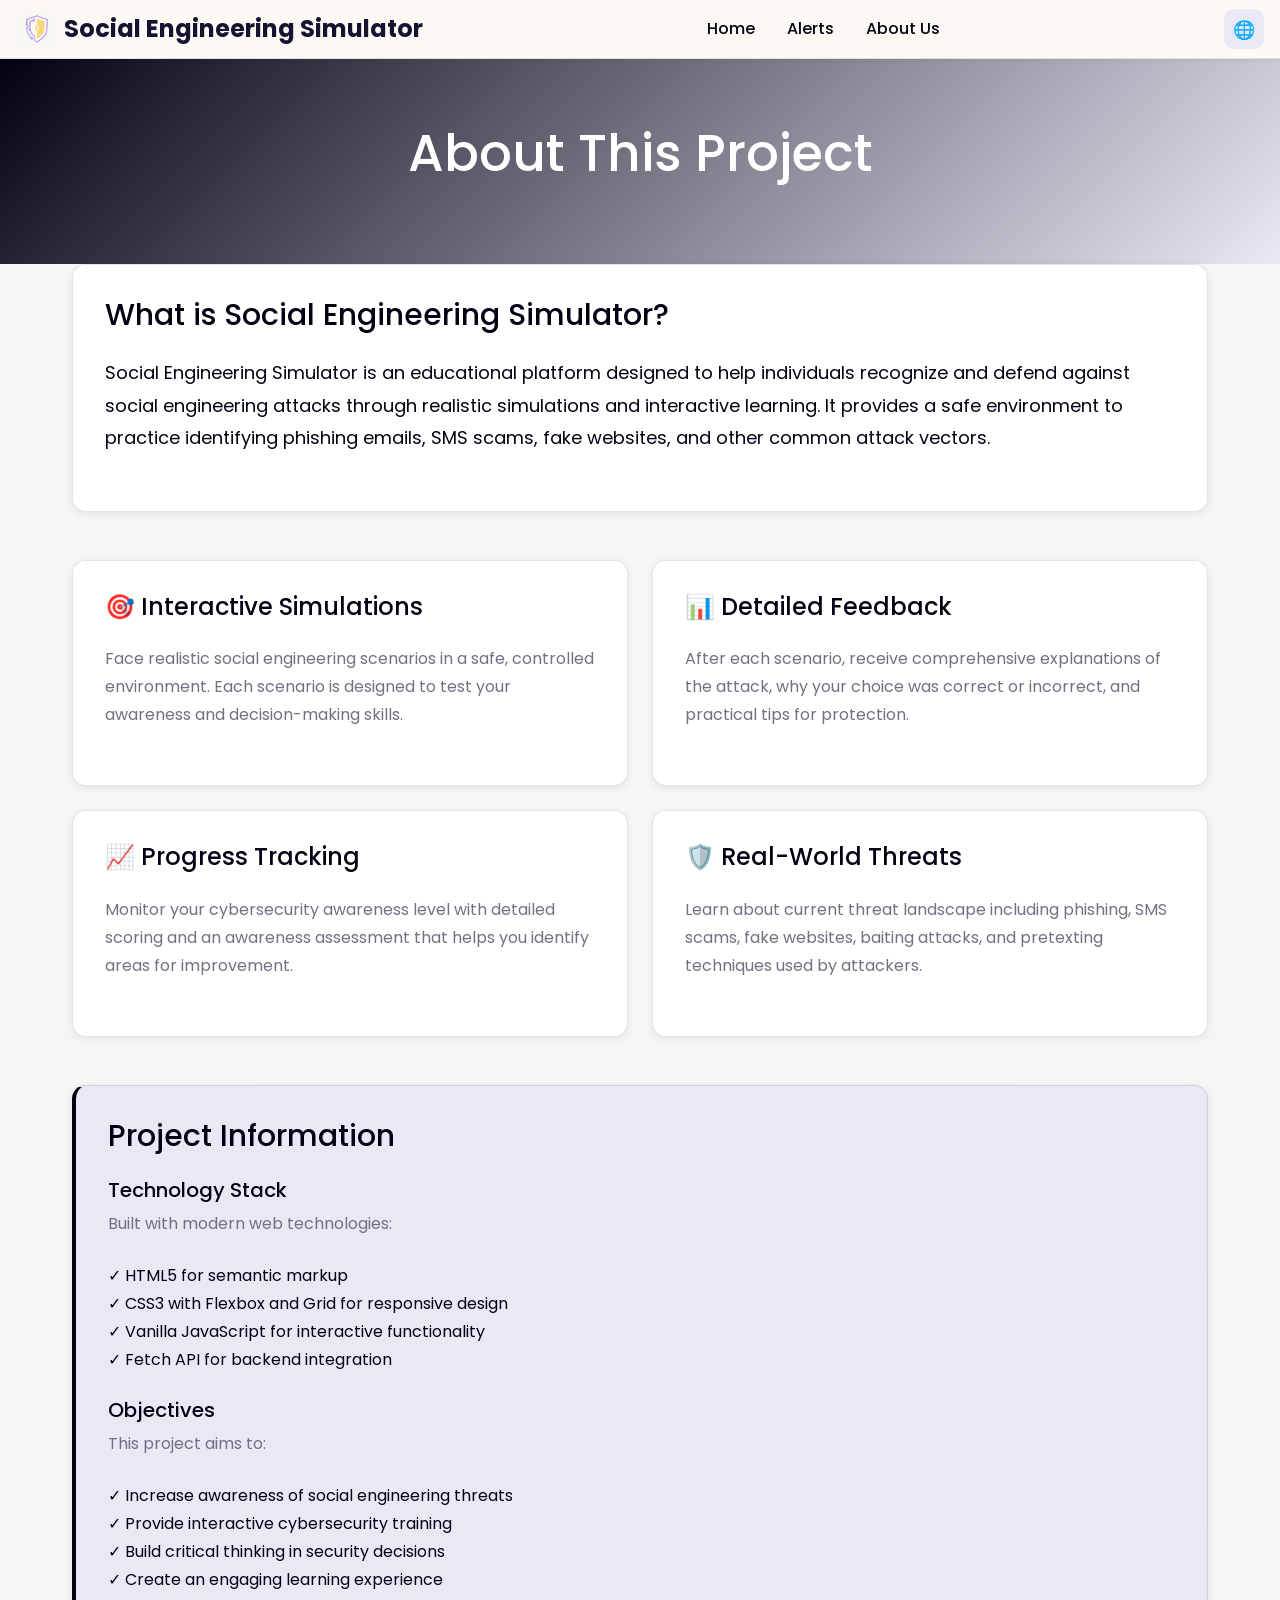
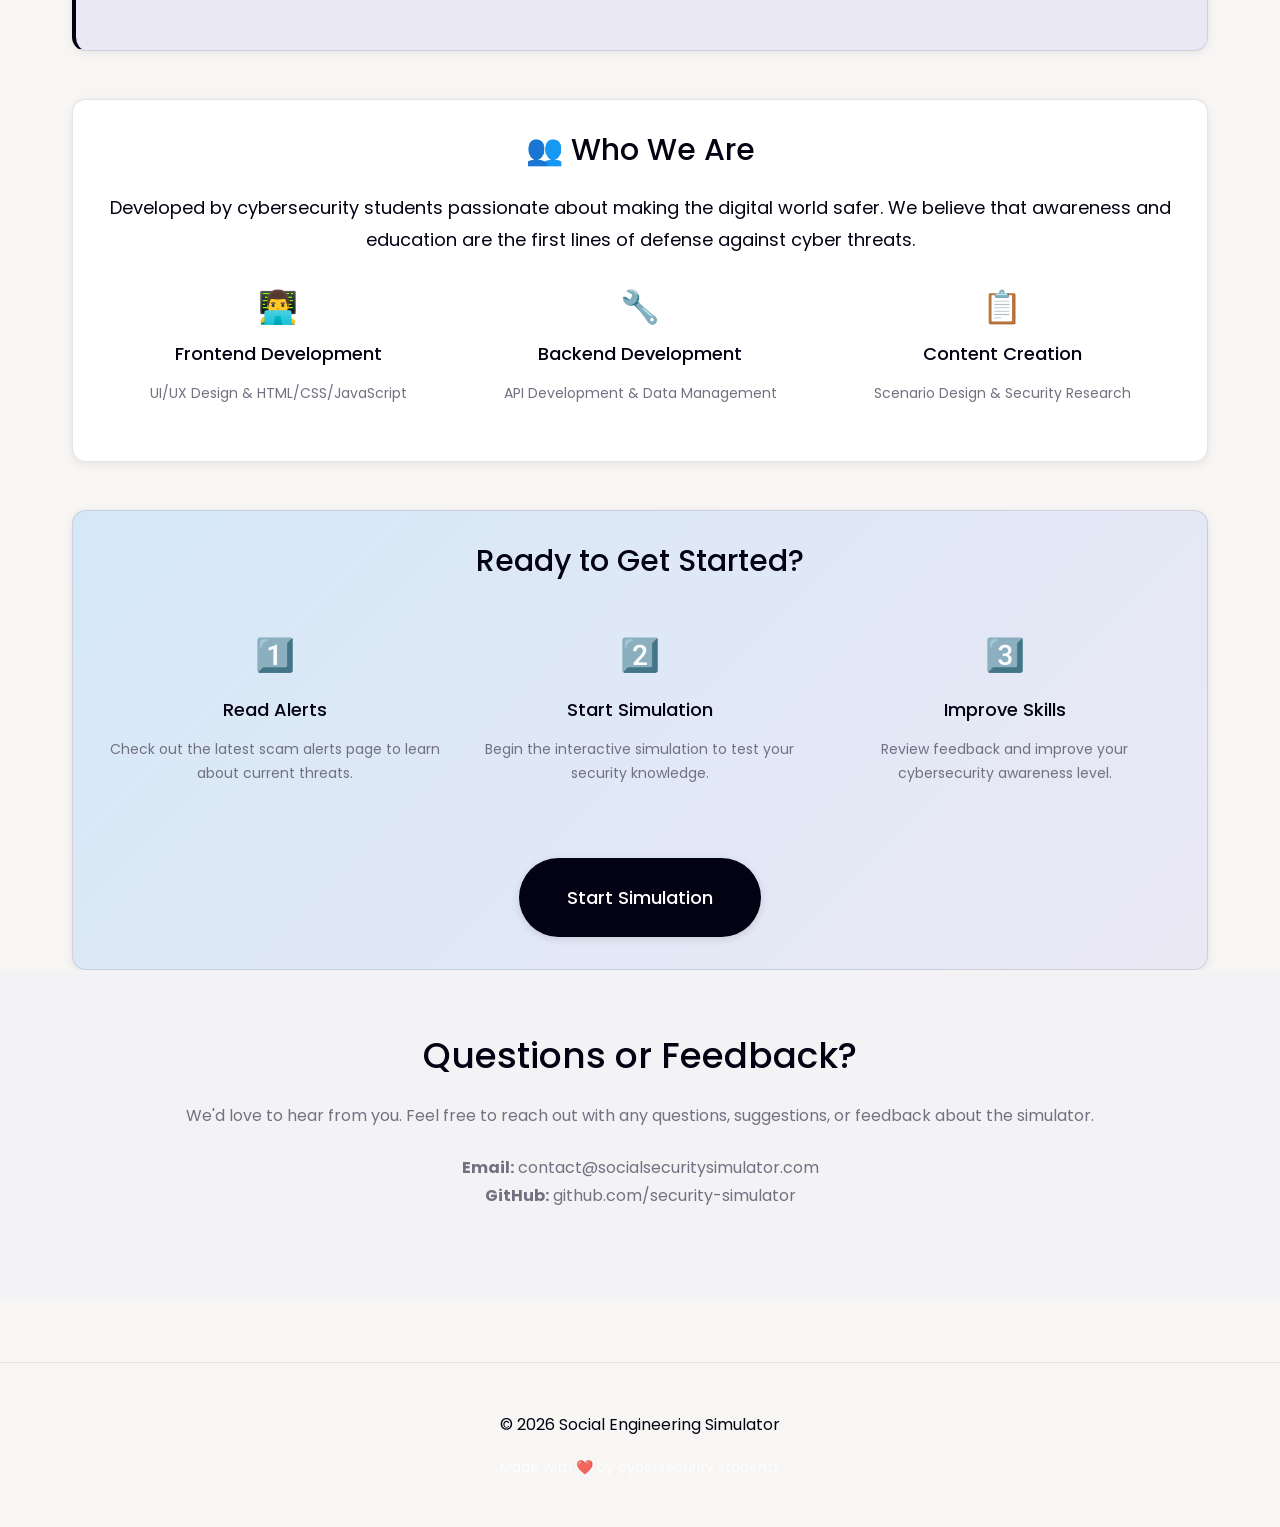
==== pages/about.html @ 43277335 "Add files via upload" ====
<!DOCTYPE html>
<html lang="en">
<head>
  <meta charset="UTF-8">
  <meta name="viewport" content="width=device-width, initial-scale=1.0">
  <title>About - Social Engineering Simulator</title>
  
  <link rel="stylesheet" href="../css/style.css">
  <link rel="stylesheet" href="../css/responsive.css">
</head>
<body>
  <!-- Navigation Bar -->
  <nav>
    <div class="logo">
      <img src="../images/Blue_Modern_Security_Technology_Logo.png" alt="Logo" class="logo-img">
      <span data-i18n="nav.simulator">Social Engineering Simulator</span>
    </div>
    
    <ul class="nav-links">
      <li><a href="../index.html" data-i18n="nav.home">Home</a></li>
      <li><a href="./alerts.html" data-i18n="nav.alerts">Alerts</a></li>
      <li><a href="../index.html#about" data-i18n="nav.about">About Us</a></li>
    </ul>
    
    <div class="nav-controls">
      <button class="toggle-btn" id="langToggle" title="Toggle Language">🌐</button>
    </div>
  </nav>

  <!-- Page Header -->
  <section style="background: linear-gradient(135deg, var(--primary-color) 0%, var(--secondary-color) 100%); color: white; padding: var(--space-3xl) var(--space-lg); text-align: center;">
    <div class="container">
      <h1 data-i18n="about.title">About This Project</h1>
    </div>
  </section>

  <!-- About Content -->
  <div class="container py-3xl">
    <div class="card mb-2xl">
      <h3 class="mb-lg">What is Social Engineering Simulator?</h3>
      <p style="font-size: var(--fs-lg); color: var(--text-dark); line-height: 1.8;">
        Social Engineering Simulator is an educational platform designed to help individuals recognize and defend against social engineering attacks through realistic simulations and interactive learning. It provides a safe environment to practice identifying phishing emails, SMS scams, fake websites, and other common attack vectors.
      </p>
    </div>

    <!-- Features Section -->
    <div class="grid grid-2 mb-2xl">
      <div class="card">
        <h4 class="mb-lg">🎯 Interactive Simulations</h4>
        <p>Face realistic social engineering scenarios in a safe, controlled environment. Each scenario is designed to test your awareness and decision-making skills.</p>
      </div>
      
      <div class="card">
        <h4 class="mb-lg">📊 Detailed Feedback</h4>
        <p>After each scenario, receive comprehensive explanations of the attack, why your choice was correct or incorrect, and practical tips for protection.</p>
      </div>
      
      <div class="card">
        <h4 class="mb-lg">📈 Progress Tracking</h4>
        <p>Monitor your cybersecurity awareness level with detailed scoring and an awareness assessment that helps you identify areas for improvement.</p>
      </div>
      
      <div class="card">
        <h4 class="mb-lg">🛡️ Real-World Threats</h4>
        <p>Learn about current threat landscape including phishing, SMS scams, fake websites, baiting attacks, and pretexting techniques used by attackers.</p>
      </div>
    </div>

    <!-- Project Details -->
    <div class="card mb-2xl" style="background: var(--light-purple); border-left: 4px solid var(--primary-color);">
      <h3 class="mb-lg">Project Information</h3>
      
      <div class="mb-lg">
        <h5 style="color: var(--primary-color); margin-bottom: var(--space-sm);">Technology Stack</h5>
        <p>Built with modern web technologies:</p>
        <ul style="list-style: none; padding-left: 0;">
          <li>✓ HTML5 for semantic markup</li>
          <li>✓ CSS3 with Flexbox and Grid for responsive design</li>
          <li>✓ Vanilla JavaScript for interactive functionality</li>
          <li>✓ Fetch API for backend integration</li>
        </ul>
      </div>
      
      <div class="mb-lg">
        <h5 style="color: var(--primary-color); margin-bottom: var(--space-sm);">Objectives</h5>
        <p>This project aims to:</p>
        <ul style="list-style: none; padding-left: 0;">
          <li>✓ Increase awareness of social engineering threats</li>
          <li>✓ Provide interactive cybersecurity training</li>
          <li>✓ Build critical thinking in security decisions</li>
          <li>✓ Create an engaging learning experience</li>
        </ul>
      </div>
    </div>

    <!-- Team Section -->
    <div class="card text-center mb-2xl">
      <h3 class="mb-lg">👥 Who We Are</h3>
      <p style="font-size: var(--fs-lg); color: var(--text-dark); margin-bottom: var(--space-lg);">
        Developed by cybersecurity students passionate about making the digital world safer. We believe that awareness and education are the first lines of defense against cyber threats.
      </p>
      
      <div class="grid grid-3 mt-lg">
        <div>
          <div style="font-size: 2rem; margin-bottom: var(--space-sm);">👨‍💻</div>
          <h6>Frontend Development</h6>
          <p style="color: var(--text-gray); font-size: var(--fs-sm);">UI/UX Design & HTML/CSS/JavaScript</p>
        </div>
        
        <div>
          <div style="font-size: 2rem; margin-bottom: var(--space-sm);">🔧</div>
          <h6>Backend Development</h6>
          <p style="color: var(--text-gray); font-size: var(--fs-sm);">API Development & Data Management</p>
        </div>
        
        <div>
          <div style="font-size: 2rem; margin-bottom: var(--space-sm);">📋</div>
          <h6>Content Creation</h6>
          <p style="color: var(--text-gray); font-size: var(--fs-sm);">Scenario Design & Security Research</p>
        </div>
      </div>
    </div>

    <!-- Getting Started -->
    <div class="card" style="background: linear-gradient(135deg, var(--light-blue) 0%, var(--light-purple) 100%);">
      <h3 class="mb-lg text-center">Ready to Get Started?</h3>
      
      <div class="grid grid-3 gap-lg">
        <div class="text-center">
          <div style="font-size: 2rem; margin-bottom: var(--space-md);">1️⃣</div>
          <h6>Read Alerts</h6>
          <p style="font-size: var(--fs-sm); color: var(--text-gray);">Check out the latest scam alerts page to learn about current threats.</p>
        </div>
        
        <div class="text-center">
          <div style="font-size: 2rem; margin-bottom: var(--space-md);">2️⃣</div>
          <h6>Start Simulation</h6>
          <p style="font-size: var(--fs-sm); color: var(--text-gray);">Begin the interactive simulation to test your security knowledge.</p>
        </div>
        
        <div class="text-center">
          <div style="font-size: 2rem; margin-bottom: var(--space-md);">3️⃣</div>
          <h6>Improve Skills</h6>
          <p style="font-size: var(--fs-sm); color: var(--text-gray);">Review feedback and improve your cybersecurity awareness level.</p>
        </div>
      </div>
      
      <div class="text-center mt-2xl">
        <a href="./simulation.html" class="btn btn-primary btn-lg">Start Simulation</a>
      </div>
    </div>
  </div>

  <!-- Contact Section -->
  <section style="background: var(--bg-light); padding: var(--space-3xl) var(--space-lg);">
    <div class="container text-center">
      <h2 class="mb-lg">Questions or Feedback?</h2>
      <p style="color: var(--text-gray); margin-bottom: var(--space-lg);">
        We'd love to hear from you. Feel free to reach out with any questions, suggestions, or feedback about the simulator.
      </p>
      <p style="color: var(--text-gray);">
        <strong>Email:</strong> contact@socialsecuritysimulator.com<br>
        <strong>GitHub:</strong> github.com/security-simulator
      </p>
    </div>
  </section>

  <!-- Footer -->
  <footer>
    <p data-i18n="about.copyright">© 2026 Social Engineering Simulator</p>
    <p style="color: rgba(255,255,255,0.8); font-size: var(--fs-sm); margin-top: var(--space-md);">
      Made with ❤️ by cybersecurity students
    </p>
  </footer>

  <!-- Scripts -->
  <script src="../js/language.js"></script>
  <script src="../js/api.js"></script>
  <script src="../js/app.js"></script>
</body>
</html>
---- css/style.css ----
/* 
   Social Engineering Simulator - Main Stylesheet
   ============================================== */

/* Import Fonts */
@import url('https://fonts.googleapis.com/css2?family=Poppins:wght@300;400;500;600;700&display=swap');

/* CSS Variables - Figma Design System */
:root {
  /* Figma Color Palette (oklch system) */
  --background: #f8f6f4;
  --foreground: #030213;
  --card: #ffffff;
  --card-foreground: #030213;
  --primary: #030213;
  --primary-foreground: #ffffff;
  --secondary: #ebe8f5;
  --secondary-foreground: #030213;
  --muted: #ececf0;
  --muted-foreground: #717182;
  --accent: #e9ebef;
  --accent-foreground: #030213;
  --destructive: #d4183d;
  --destructive-foreground: #ffffff;
  --border: rgba(0, 0, 0, 0.1);
  --input: transparent;
  --input-background: #f3f3f5;
  --radius: 0.625rem;
  
  /* Legacy colors (for compatibility) */
  --primary-color: #030213;
  --secondary-color: #ebe8f5;
  --success-color: #48bb78;
  --danger-color: #d4183d;
  --warning-color: #ecc94b;
  --info-color: #4299e1;
  
  /* Light Pastels */
  --light-purple: #ebe8f5;
  --light-pink: #f5d5e5;
  --light-blue: #d5e8f7;
  --light-orange: #f5d9d5;
  --light-green: #d5f0e6;
  
  /* Neutral Colors */
  --bg-light: #f3f3f5;
  --bg-white: #ffffff;
  --text-dark: #030213;
  --text-gray: #717182;
  --border-color: rgba(0, 0, 0, 0.1);
  
  /* Spacing */
  --space-xs: 0.25rem;
  --space-sm: 0.5rem;
  --space-md: 1rem;
  --space-lg: 1.5rem;
  --space-xl: 2rem;
  --space-2xl: 3rem;
  --space-3xl: 4rem;
  
  /* Font Sizes */
  --fs-xs: 0.75rem;
  --fs-sm: 0.875rem;
  --fs-base: 1rem;
  --fs-lg: 1.125rem;
  --fs-xl: 1.25rem;
  --fs-2xl: 1.5rem;
  --fs-3xl: 1.875rem;
  --fs-4xl: 2.25rem;
  --fs-5xl: 3rem;
  
  /* Border Radius */
  --radius-sm: calc(var(--radius) - 4px);
  --radius-md: calc(var(--radius) - 2px);
  --radius-lg: var(--radius);
  --radius-xl: calc(var(--radius) + 4px);
  --radius-2xl: calc(var(--radius) + 8px);
  --radius-full: 9999px;
  
  /* Shadows */
  --shadow-sm: 0 1px 2px 0 rgba(0, 0, 0, 0.05);
  --shadow-md: 0 4px 6px -1px rgba(0, 0, 0, 0.1);
  --shadow-lg: 0 10px 15px -3px rgba(0, 0, 0, 0.1);
  --shadow-xl: 0 20px 25px -5px rgba(0, 0, 0, 0.1);
  
  /* Transitions */
  --transition-fast: 150ms ease-in-out;
  --transition-base: 300ms ease-in-out;
  --transition-slow: 500ms ease-in-out;
}

/* Reset & Base Styles */
* {
  margin: 0;
  padding: 0;
  box-sizing: border-box;
}

html {
  scroll-behavior: smooth;
}

body {
  font-family: 'Poppins', sans-serif;
  background-color: var(--background);
  color: var(--foreground);
  line-height: 1.75;
  overflow-x: hidden;
  transition: background-color var(--transition-base);
  position: relative;
}

body.ar {
  font-family: 'Poppins', sans-serif;
  direction: rtl;
  text-align: right;
}

body, button, input, textarea, select {
  font-family: 'Poppins', sans-serif;
}

/* Typography */
h1, h2, h3, h4, h5, h6 {
  font-weight: 500;
  line-height: 1.2;
  margin-bottom: var(--space-md);
}

h1 { font-size: clamp(2.1rem, 4vw, 3.5rem); }
h2 { font-size: var(--fs-4xl); }
h3 { font-size: var(--fs-3xl); }
h4 { font-size: var(--fs-2xl); }
h5 { font-size: var(--fs-xl); }
h6 { font-size: var(--fs-lg); }

p {
  margin-top: 0;
  margin-bottom: var(--space-lg);
  color: var(--muted-foreground);
}

/* Ensure consistent paragraph spacing in hero/about/alerts */
.hero p,
.about-text p,
.alerts-section .alert-card p {
  margin-top: 0;
  margin-bottom: var(--space-lg);
}

.about-text {
  max-width: 760px;
  margin: 0 auto;
  color: var(--text-gray);
  line-height: 1.8;
  text-align: center;
}

.about-madeby {
  text-align: center;
  color: var(--text-gray);
  margin-top: var(--space-md);
}

a {
  color: var(--primary);
  text-decoration: none;
  transition: color var(--transition-base);
}

a:hover {
  color: var(--secondary);
}

/* Buttons */
.btn {
  display: inline-flex;
  align-items: center;
  justify-content: center;
  gap: var(--space-sm);
  padding: var(--space-md) var(--space-lg);
  font-size: var(--fs-base);
  font-weight: 500;
  border: none;
  border-radius: 9999px;
  cursor: pointer;
  transition: all var(--transition-base);
  text-decoration: none;
  white-space: nowrap;
  user-select: none;
}

.btn-cta {
  border: 2px solid var(--warning-color);
  background: rgba(255, 255, 255, 0.95);
  color: var(--text-dark);
  position: relative;
  clip-path: polygon(0 0, calc(100% - 12px) 0, 100% 12px, 100% 100%, 12px 100%, 0 calc(100% - 12px));
}

.btn-cta:hover {
  background: rgba(255, 255, 255, 1);
}

.btn:disabled {
  opacity: 0.6;
  cursor: not-allowed;
}

/* Button Variants */
.btn-primary {
  background-color: var(--primary);
  color: var(--primary-foreground);
  box-shadow: 0 2px 8px rgba(0, 0, 0, 0.12);
  border: none;
}

.btn-primary:disabled {
  background-color: #b1b1b1;
  color: #111;
  cursor: not-allowed;
  box-shadow: none;
  opacity: 1;
}

.btn-primary:hover:not(:disabled) {
  background-color: #1a1219;
  transform: translateY(-2px);
  box-shadow: 0 4px 12px rgba(0, 0, 0, 0.16);
}

.btn-primary:active:not(:disabled) {
  transform: translateY(0);
}

.btn-secondary {
  background-color: var(--background);
  color: var(--primary);
  border: 2px solid var(--primary);
}

.btn-secondary:hover:not(:disabled) {
  background-color: var(--primary);
  color: var(--primary-foreground);
}

.btn-success {
  background-color: var(--success-color);
  color: white;
}

.btn-success:hover:not(:disabled) {
  background-color: #38a169;
}

.btn-danger {
  background-color: var(--danger-color);
  color: white;
}

.btn-danger:hover:not(:disabled) {
  background-color: #e53e3e;
}

.btn-sm {
  padding: var(--space-sm) var(--space-md);
  font-size: var(--fs-sm);
}

.btn-outline {
  background-color: #ffffff;
  color: #111111;
  border: 1px solid rgba(0, 0, 0, 0.08);
  box-shadow: none;
}

.btn-outline:hover:not(:disabled) {
  background-color: #f7f7f7;
  color: #111111;
}

.btn-lg {
  padding: var(--space-lg) var(--space-2xl);
  font-size: var(--fs-lg);
}

.btn-full {
  width: 100%;
}

/* Cards */
.card {
  background-color: var(--card);
  border-radius: var(--radius-xl);
  padding: var(--space-lg);
  box-shadow: 0 2px 8px rgba(0, 0, 0, 0.08);
  transition: all var(--transition-base);
  border: 1px solid var(--border);
}

.card:hover {
  transform: translateY(-4px);
  box-shadow: var(--shadow-lg);
}

.card.alert-card {
  min-height: 200px;
  display: flex;
  flex-direction: column;
  justify-content: center;
}

.alerts-section .alert-card {
  border: none;
  border-radius: 2rem;
  box-shadow: none;
  color: #121212;
  padding: 2.5rem;
}

.alerts-section .alert-card h4 {
  margin-bottom: 1rem;
  font-size: 1.5rem;
}

.alerts-section .alert-card p {
  color: rgba(0, 0, 0, 0.7);
  font-size: 0.975rem;
  line-height: 1.7;
}

.alerts-section {
  margin-bottom: var(--space-3xl);
}

.scenario-type-badge {
  display: inline-flex;
  align-items: center;
  gap: 0.75rem;
}

.scenario-card {
  overflow: hidden;
  border-radius: calc(var(--radius-xl) + 4px);
  border: 1px solid rgba(15, 23, 42, 0.08);
  box-shadow: 0 20px 42px rgba(15, 23, 42, 0.08);
}

.scenario-card-top {
  display: flex;
  align-items: center;
  justify-content: space-between;
  padding: 1rem 1.25rem;
  gap: var(--space-sm);
  background: #f8fafc;
  border-bottom: 1px solid rgba(15, 23, 42, 0.06);
}

.scenario-card-label {
  display: inline-flex;
  align-items: center;
  gap: 0.75rem;
  font-weight: 700;
  color: #0f172a;
  font-size: 0.95rem;
}

.scenario-card-actions {
  display: inline-flex;
  align-items: center;
  gap: 0.65rem;
}

.icon-btn {
  border: none;
  background: #ffffff;
  width: 36px;
  height: 36px;
  border-radius: 50%;
  display: inline-flex;
  align-items: center;
  justify-content: center;
  box-shadow: 0 4px 10px rgba(15, 23, 42, 0.08);
  cursor: pointer;
}

.icon-btn:hover {
  background: #eef2ff;
}

.icon-circle.small {
  width: 32px;
  height: 32px;
  font-size: 1rem;
}

.scenario-message {
  padding: var(--space-lg);
  background-color: #ffffff;
  color: #111827;
  border: none;
  box-shadow: none;
}

.scenario-card.sms .scenario-card-top {
  background: linear-gradient(180deg, #e0f2fe 0%, #ffffff 100%);
}

.scenario-card.sms .scenario-card-label {
  color: #0c4a6e;
}

.scenario-card.sms .scenario-card-actions {
  gap: 0.5rem;
}

.scenario-card.sms .scenario-message {
  background: #f8fafc;
  border-radius: 2rem;
  margin: 1rem;
  padding: 1.5rem;
  box-shadow: inset 0 0 0 1px rgba(15, 23, 42, 0.05);
}

.scenario-card.sms .scenario-message p {
  color: #0f172a;
}

.scenario-card.social_media {
  border-radius: 2rem;
  border: 1px solid rgba(236, 72, 153, 0.18);
  overflow: hidden;
}

.scenario-card.social_media .scenario-card-top {
  background: #ffffff;
  padding: 1rem 1.25rem;
  border-bottom: 1px solid rgba(15, 23, 42, 0.08);
}

.scenario-card.social_media .scenario-card-label {
  color: #111827;
}

.scenario-card.social_media .scenario-card-actions {
  display: none;
}

.scenario-card.social_media .scenario-message {
  background: #f5f6fb;
  border-radius: 0;
  margin: 0;
  padding: 1.5rem 1.75rem 1rem;
}

.social-message-header {
  display: flex;
  gap: 0.85rem;
  align-items: center;
  margin-bottom: 1rem;
}

.social-avatar {
  width: 42px;
  height: 42px;
  border-radius: 50%;
  display: grid;
  place-items: center;
  background: #fdf2f8;
  color: #881337;
  font-size: 1.15rem;
}

.social-message-header strong {
  display: block;
  color: #111827;
  font-size: 0.95rem;
}

.social-message-header .small {
  margin: 0;
  color: #6b7280;
  font-size: 0.82rem;
}

.social-bubble {
  background: #ffffff;
  border-radius: 1.75rem;
  padding: 1.15rem 1.25rem;
  box-shadow: 0 12px 30px rgba(15, 23, 42, 0.08);
  margin-bottom: 1rem;
}

.social-actions {
  display: flex;
  gap: 0.75rem;
  justify-content: space-between;
}

.social-action {
  flex: 1;
  border: none;
  background: transparent;
  color: #6b7280;
  font-size: 0.88rem;
  cursor: pointer;
  padding: 0.75rem 0;
}

.scenario-card.social_media .social-action:hover {
  color: #111827;
}

.scenario-congrats-card {
  border-radius: 2rem;
  overflow: hidden;
}

.congrats-hero {
  padding: 2rem 1.5rem;
  background: linear-gradient(135deg, #f9d9c8 0%, #ffe8b8 100%);
  text-align: center;
}

.congrats-icon {
  width: 64px;
  height: 64px;
  margin: 0 auto 1rem;
  border-radius: 50%;
  background: #ffffff;
  display: grid;
  place-items: center;
  font-size: 1.5rem;
  color: #f97316;
  box-shadow: 0 10px 20px rgba(249, 115, 22, 0.18);
}

.congrats-hero h2 {
  margin: 0;
  font-size: 1.5rem;
  letter-spacing: 0.08em;
  color: #111827;
}

.congrats-body {
  padding: 1.75rem 1.5rem 2rem;
  background: #ffffff;
}

.congrats-body p {
  margin: 0 0 1.5rem;
  color: #475569;
  line-height: 1.8;
}

.congrats-timer {
  background: #fef2f2;
  border-radius: 1.5rem;
  padding: 1rem 1.25rem;
  text-align: center;
  margin-bottom: 1.5rem;
}

.congrats-timer span {
  display: block;
  font-size: 1.5rem;
  font-weight: 700;
  color: #b91c1c;
}

.congrats-timer small {
  display: block;
  color: #6b7280;
  margin-top: 0.25rem;
}

.congrats-form {
  display: grid;
  gap: 0.85rem;
  margin-bottom: 1.5rem;
}

.congrats-form input {
  width: 100%;
  padding: 1rem 1.1rem;
  border-radius: 1rem;
  border: 1px solid rgba(15, 23, 42, 0.08);
  background: #f8fafc;
  color: #111827;
  font-size: 0.95rem;
}

.congrats-cta {
  background: #fb923c;
  color: #ffffff;
  border-radius: 1.5rem;
  padding: 1rem 1.25rem;
  font-weight: 700;
  border: none;
  cursor: not-allowed;
  opacity: 0.9;
}

.congrats-note {
  margin: 1rem 0 0;
  color: #6b7280;
  font-size: 0.82rem;
  text-align: center;
}

.scenario-message.email { border-left-color: #2563eb; }
.scenario-message.sms { border-left-color: #0ea5e9; }
.scenario-message.social_media { border-left-color: #ec4899; }
.scenario-message.linkedin { border-left-color: #0f766e; }
.scenario-message.website { border-left-color: #f97316; }

.scenario-message p {
  color: #475569;
  line-height: 1.75;
}

.badge-primary {
  background-color: var(--primary);
  color: #ffffff;
}

.alerts-frame {
  border: none;
  border-radius: 0;
  /* remove top spacing so cards sit close to the heading */
  padding: 0 calc(var(--space-3xl) + 0.5rem) var(--space-3xl);
  background-color: transparent;
  margin-top: 0;
}

.alert-pink {
  background: #ffc8db;
}

.alert-orange {
  background: #ffdec0;
}

.alert-blue {
  background: #c2deff;
}

/* Input Fields */
input[type="text"],
input[type="email"],
input[type="password"],
textarea,
select {
  width: 100%;
  padding: var(--space-md);
  font-size: var(--fs-base);
  border: 1px solid var(--border);
  border-radius: var(--radius-lg);
  font-family: 'Poppins', sans-serif;
  transition: all var(--transition-base);
  background-color: var(--input-background);
  color: var(--foreground);
}

input[type="text"]:focus,
input[type="email"]:focus,
input[type="password"]:focus,
textarea:focus,
select:focus {
  outline: none;
  border-color: var(--primary);
  background-color: var(--background);
  box-shadow: 0 0 0 2px rgba(3, 2, 19, 0.08);
}

input::placeholder {
  color: var(--muted-foreground);
}

/* Features (Figma-like pastel cards) */
.features .grid.grid-3 {
  gap: 2.5rem;
}

.features .grid.grid-3 > .card {
  border-radius: var(--radius-2xl);
  padding: 2.5rem;
  min-height: 220px;
  box-shadow: none;
  border: none;
  display: flex;
  flex-direction: column;
  align-items: flex-start;
  justify-content: flex-start;
}

.features .grid.grid-3 > .card h4 {
  color: var(--text-dark);
  margin-bottom: 0.75rem;
  font-size: 1.25rem;
}

.features .grid.grid-3 > .card p {
  color: var(--muted-foreground);
}

.features .grid.grid-3 > .card:nth-child(1) { background: var(--light-pink); }
.features .grid.grid-3 > .card:nth-child(2) { background: var(--light-orange); }
.features .grid.grid-3 > .card:nth-child(3) { background: var(--light-blue); }
.features .grid.grid-3 > .card:nth-child(4) { background: var(--card); }
.features .grid.grid-3 > .card:nth-child(5) { background: var(--card); }
.features .grid.grid-3 > .card:nth-child(6) { background: var(--card); }

/* Form Groups */
.form-group {
  margin-bottom: var(--space-lg);
}

.form-group label {
  display: block;
  margin-bottom: var(--space-sm);
  font-weight: 500;
  color: var(--foreground);
  font-size: var(--fs-base);
}

/* Navigation */
nav {
  display: flex;
  align-items: center;
  justify-content: space-between;
  padding: var(--space-md) var(--space-lg);
  background-color: #fdf9f5 !important;
  background: #fdf9f5 !important;
  border-bottom: 1px solid var(--border);
  box-shadow: 0 2px 4px rgba(0, 0, 0, 0.04);
  position: sticky;
  top: 0;
  z-index: 100;
}

.logo {
  font-size: var(--fs-2xl);
  font-weight: 700;
  color: #161332;
  display: flex;
  align-items: center;
  gap: var(--space-sm);
}

.logo-img {
  width: 40px;
  height: auto;
  object-fit: contain;
  border-radius: 8px;
}

.nav-links {
  display: flex;
  align-items: center;
  gap: var(--space-xl);
  list-style: none;
}

.nav-links a {
  color: var(--foreground);
  font-weight: 500;
  transition: color var(--transition-base);
  position: relative;
}

.nav-links a:hover,
.nav-links a.active {
  color: var(--primary);
}

.nav-links a::after {
  content: '';
  position: absolute;
  bottom: -5px;
  left: 0;
  width: 0;
  height: 2px;
  background: var(--primary);
  transition: width var(--transition-base);
}

.nav-links a:hover::after {
  width: 100%;
}

/* Language & Theme Toggles */
.nav-controls {
  display: flex;
  align-items: center;
  gap: var(--space-lg);
}

.toggle-btn {
  background: none;
  border: none;
  cursor: pointer;
  font-size: var(--fs-lg);
  transition: transform var(--transition-base);
  display: flex;
  align-items: center;
  justify-content: center;
  width: 40px;
  height: 40px;
  border-radius: var(--radius-lg);
  background-color: var(--secondary);
  color: var(--primary);
}

.toggle-btn:hover {
  background-color: var(--muted);
  transform: scale(1.1);
}

/* Container */
.container {
  max-width: 1200px;
  margin: 0 auto;
  padding: 0 var(--space-lg);
  width: 100%;
}

/* Hero Section */
.hero {
  padding: var(--space-3xl) var(--space-lg);
  position: relative;
  overflow: hidden;
}

.home-hero {
  background: transparent;
  color: var(--foreground);
}

/* Removed hero decorative circles for a clean single-color background */
.home-hero::before,
.home-hero::after {
  content: none;
}

.hero-grid {
  position: relative;
  display: grid;
  grid-template-columns: minmax(0, 1.4fr) minmax(280px, 1fr);
  gap: var(--space-3xl);
  align-items: center;
}

.hero-copy {
  position: relative;
  z-index: 1;
}

.eyebrow {
  display: inline-flex;
  align-items: center;
  justify-content: center;
  padding: 0.5rem 1rem;
  border-radius: var(--radius-full);
  background: var(--secondary);
  color: var(--primary);
  font-weight: 600;
  font-size: var(--fs-sm);
  margin-bottom: var(--space-md);
}

.hero h1 {
  font-size: clamp(2.5rem, 5vw, 4rem);
  line-height: 1.05;
  margin-bottom: var(--space-md);
  font-weight: 400;
  color: rgba(17,24,39,0.85);
}

.hero p {
  font-size: var(--fs-lg);
  max-width: 620px;
  color: var(--muted-foreground);
  margin-bottom: var(--space-lg);
}

.hero-actions {
  display: flex;
  flex-wrap: wrap;
  gap: var(--space-md);
}

.leaderboard-card {
  position: relative;
  z-index: 1;
}

.leaderboard-card .card-header {
  display: flex;
  align-items: center;
  gap: var(--space-md);
  margin-bottom: var(--space-lg);
}

.leaderboard-card .muted-text {
  color: var(--muted-foreground);
  font-size: var(--fs-sm);
  margin: 0;
}

.leaderboard-item {
  background: var(--background);
  border-radius: var(--radius-xl);
  padding: var(--space-md) 0.75rem;
  display: grid;
  grid-template-columns: 1fr auto;
  align-items: center;
  gap: var(--space-sm);
  margin-bottom: var(--space-sm);
}

.leaderboard-item .item-left {
  display: grid;
  grid-template-columns: auto 1fr;
  align-items: center;
  gap: var(--space-sm);
}

.item-details {
  display: grid;
  gap: 0.15rem;
}

.item-score .score-value {
  color: var(--foreground);
}

.item-score .score-unit {
  color: var(--muted-foreground);
  margin-left: 0.25rem;
  font-weight: 400;
}

footer {
  background-color: var(--background);
  border-top: 1px solid rgba(0, 0, 0, 0.08);
  color: var(--text-dark);
  padding: var(--space-2xl) var(--space-lg);
  text-align: center;
  margin-top: var(--space-3xl);
}

.leaderboard-item:last-child {
  margin-bottom: -0;
}

.item-number {
  font-size: var(--fs-sm);
  font-weight: 700;
  color: var(--foreground);
}

.item-name {
  font-size: var(--fs-base);
  font-weight: 700;
  color: var(--foreground);
}

.item-meta {
  font-size: var(--fs-xs);
  color: var(--muted-foreground);
}

.item-score {
  font-size: var(--fs-lg);
  font-weight: 700;
  color: var(--foreground);
}

.hero .btn {
  animation: slideInUp 0.8s ease-out 0.4s both;
}

/* Decorative stars removed for a single-color background */

/* Floating Elements */
.float-element {
  position: absolute;
  border-radius: 50%;
  opacity: 0.1;
  animation: float 6s ease-in-out infinite;
}

.float-element.small { width: 50px; height: 50px; }
.float-element.medium { width: 100px; height: 100px; animation-duration: 8s; }
.float-element.large { width: 150px; height: 150px; animation-duration: 10s; }

/* Grid Layout */
.grid {
  display: grid;
  gap: var(--space-lg);
}

.grid-2 { grid-template-columns: repeat(2, 1fr); }
.grid-3 { grid-template-columns: repeat(3, 1fr); }
.grid-4 { grid-template-columns: repeat(4, 1fr); }

/* Progress Bar */
.progress-bar {
  width: 100%;
  height: 8px;
  background-color: var(--border);
  border-radius: var(--radius-full);
  overflow: hidden;
  margin: var(--space-md) 0;
}

.progress-fill {
  height: 100%;
  background: var(--primary);
  border-radius: var(--radius-full);
  transition: width var(--transition-slow);
}

/* Badge */
.badge {
  display: inline-block;
  padding: var(--space-sm) var(--space-md);
  border-radius: var(--radius-full);
  font-size: var(--fs-sm);
  font-weight: 600;
}

.badge-primary {
  background-color: var(--secondary);
  color: var(--primary);
}

.badge-success {
  background-color: var(--light-green);
  color: var(--success-color);
}

.badge-danger {
  background-color: var(--light-pink);
  color: var(--destructive);
}

.badge-warning {
  background-color: var(--light-orange);
  color: #f6ad55;
}

/* Alert Messages */
.alert {
  padding: var(--space-md) var(--space-lg);
  border-radius: var(--radius-lg);
  margin-bottom: var(--space-lg);
  border-left: 4px solid;
  animation: slideInDown 0.4s ease-out;
}

.alert-success {
  background-color: var(--light-green);
  border-color: var(--success-color);
  color: var(--success-color);
}

.alert-danger {
  background-color: var(--light-pink);
  border-color: var(--destructive);
  color: var(--destructive);
}

.alert-warning {
  background-color: var(--light-orange);
  border-color: var(--warning-color);
  color: #7c2d12;
}

.alert-info {
  background-color: var(--light-blue);
  border-color: var(--info-color);
  color: var(--info-color);
}

/* Animations */
@keyframes slideInUp {
  from {
    opacity: 0;
    transform: translateY(30px);
  }
  to {
    opacity: 1;
    transform: translateY(0);
  }
}

@keyframes slideInDown {
  from {
    opacity: 0;
    transform: translateY(-30px);
  }
  to {
    opacity: 1;
    transform: translateY(0);
  }
}

@keyframes fadeIn {
  from { opacity: 0; }
  to { opacity: 1; }
}

@keyframes float {
  0%, 100% { transform: translateY(0); }
  50% { transform: translateY(20px); }
}

@keyframes pulse {
  0%, 100% { opacity: 1; }
  50% { opacity: 0.5; }
}

@keyframes spin {
  from { transform: rotate(0deg); }
  to { transform: rotate(360deg); }
}

  from {
    opacity: 0;
    transform: scale(0.9);
  }
  to {
    opacity: 1;
    transform: scale(1);
  }


/* Loading Spinner */
.spinner {
  width: 40px;
  height: 40px;
  border: 4px solid var(--border);
  border-top-color: var(--primary);
  border-radius: 50%;
  animation: spin 0.8s linear infinite;
}

/* Icon Styles */
.icon {
  width: 1em;
  height: 1em;
  display: inline-block;
  vertical-align: -0.125em;
  fill: currentColor;
}

.icon-circle {
  width: 80px;
  height: 80px;
  border-radius: 50%;
  display: flex;
  align-items: center;
  justify-content: center;
  font-size: 40px;
  margin-bottom: var(--space-lg);
}

.icon-circle.primary { background-color: var(--secondary); color: var(--primary); }
.icon-circle.success { background-color: var(--light-green); color: var(--success-color); }
.icon-circle.danger { background-color: var(--light-pink); color: var(--destructive); }
.icon-circle.warning { background-color: var(--light-orange); color: var(--warning-color); }
.icon-circle.info { background-color: var(--light-blue); color: var(--info-color); }

/* Score Display */
.score-display {
  text-align: center;
  padding: var(--space-xl);
  background: var(--secondary);
  border-radius: var(--radius-xl);
  margin: var(--space-lg) 0;
}

.score-number {
  font-size: var(--fs-5xl);
  font-weight: 400;
  color: var(--primary);
}

/* Result Page Styles */
.results-hero {
  position: relative;
  padding: 3.5rem 1.5rem 2.5rem;
  background: linear-gradient(180deg, #ffffff 0%, #ffffff 100%);
  border-radius: calc(var(--radius-2xl) + 4px);
  margin-bottom: var(--space-2xl);
  overflow: hidden;
}

.results-hero::before {
  content: '';
  position: absolute;
  top: -40px;
  left: 50%;
  transform: translateX(-50%);
  width: 220px;
  height: 220px;
  border-radius: 50%;
  z-index: 0;
}

.results-icon {
  position: relative;
  z-index: 1;
  width: 86px;
  height: 86px;
  margin: 0 auto var(--space-md);
  display: grid;
  place-items: center;
  border-radius: 50%;
  background: linear-gradient(135deg, #d6b9e7 0%, #b2cbe3 100%);
    border: 1px solid rgba(227, 238, 255, 0.458);
}

.results-icon svg {
  width: 44px;
  height: 44px;
  color: #a7c3e4;
}

.results-subtitle {
  color: #475569;
  font-size: var(--fs-lg);
  margin-top: 0.5rem;
  position: relative;
  z-index: 1;
}

.results-card {
  padding: 2.5rem 2rem;
  border-radius: calc(var(--radius-xl) + 4px);
  box-shadow: 0 28px 60px rgba(240, 241, 245, 0.804);
  background: #f7f9fae6;
  text-align: center;
}

.results-icon {
  width: 96px;
  height: 96px;
  margin: 0 auto;
  display: grid;
  place-items: center;
  border-radius: 50%;
  background:transparent (135deg, #deecff 0%, #000000 100%);
}

.results-icon svg {
  width: 44px;
  height: 44px;
  color: #ffffff;
}

.results-icon.results-icon-emoji .emoji-silver {
  font-size: 2.5rem;
  filter: grayscale(100%) brightness(1.05);
  display: inline-flex;
  align-items: center;
  justify-content: center;
}

.results-score-circle {
  width: 140px;
  height: 140px;
  margin: 0 auto var(--space-md);
  display: flex;
  align-items: center;
  justify-content: center;
  gap: 0.35rem;
  border-radius: 50%;
  background: linear-gradient(135deg, #d9c3ed 40%, #a8c4e5 100%);
}

.results-score-circle .score-main {
  font-size: 3rem;
  font-weight: 400;
  line-height: 1;
  color: #0c1420;
}

.results-score-circle .score-unit {
  font-size: 3rem;
  font-weight: 400;
  line-height: 1.2;
  color: #1f2937;
}

.results-card h3 {
  margin: 0 0 var(--space-sm);
  font-size: var(--fs-3xl);
  font-weight: 500;
}

.stat-card.score-box {
  padding: 1.5rem 1.35rem;
  border-radius: var(--radius-xl);
  min-height: 140px;
  display: flex;
  flex-direction: column;
  justify-content: center;
  gap: 0.75rem;
  box-shadow: 0 14px 30px rgba(15, 23, 42, 0.06);
}

.stat-card.score-box p,
.results-subtitle,
.summary-title,
.stat-value,
.awareness-pill,
.results-card p,
.recommendations-title h4 {
  font-weight: 500;
}

.stat-card.score-box p {
  color: #667085;
  margin: 0;
}

.score-box.accuracy-box {
  background: rgba(226, 232, 255, 0.95);
}

.score-box.awareness-box {
  background: rgba(248, 250, 255, 0.95);
}

.score-box.scenarios-box {
  background: rgba(232, 244, 255, 0.95);
}

.awareness-pill {
  display: inline-flex;
  align-items: center;
  justify-content: center;
  padding: 0.5rem 1rem;
  border-radius: 999px;
  font-size: 0.95rem;
  font-weight: 500;
  color: #1f2937;
  background: rgba(255, 255, 255, 0.85);
}

.awareness-pill.expert { background: #c7d2fe; color: #1d4ed8; }
.awareness-pill.advanced { background: #fee2e2; color: #b91c1c; }
.awareness-pill.intermediate { background: #e2e8f0; color: #0f172a; }
.awareness-pill.developing { background: #fde9e9; color: #b45309; }
.awareness-pill.beginner { background: #f8fafc; color: #334155; }

.results-hero {
  position: relative;
  padding: 4rem 1.5rem 2.5rem;
  background: linear-gradient(180deg, #f8f6ff 0%, #fdf5ed 100%);
  border-radius: calc(var(--radius-2xl) + 4px);
  margin-bottom: var(--space-2xl);
  overflow: hidden;
}

.results-hero::before {
  content: '';
  position: absolute;
  top: -36px;
  left: 50%;
  transform: translateX(-50%);
  width: 240px;
  height: 240px;
  border-radius: 50%;
  background: radial-gradient(circle, rgba(167, 139, 250, 0.28) 0%, transparent 66%);
  z-index: 0;
}

.results-hero h1 {
  position: relative;
  z-index: 1;
  margin-bottom: 0.75rem;
  font-size: clamp(2.6rem, 4vw, 3.2rem);
  color: #111827;
}

.results-hero .results-icon {
  position: relative;
  z-index: 1;
}

.results-hero .results-subtitle {
  color: #6b7280;
  font-size: 1rem;
  margin: 0 auto;
  max-width: 520px;
  position: relative;
  z-index: 1;
}

.results-card p {
  color: #64748b;
  line-height: 1.8;
}

.grid-3 {
  display: grid;
  grid-template-columns: repeat(3, minmax(0, 1fr));
  gap: var(--space-md);
  margin-top: var(--space-2xl);
}

.stat-card {
  padding: 1.25rem 1.25rem;
  border-radius: var(--radius-xl);
  background: #ffffff;
  box-shadow: 0 12px 28px rgba(15, 23, 42, 0.06);
}

.stat-card p {
  color: #64748b;
  margin: 0;
}

.stat-value {
  display: block;
  font-size: var(--fs-3xl);
  font-weight: 700;
  margin-bottom: 0.5rem;
}

.awareness-card {
  background: linear-gradient(135deg, #eef2ff 0%, #f8fafc 100%);
}

.result-summary-card {
  padding: 1.75rem;
  border-radius: var(--radius-xl);
  background: #ffffff;
  box-shadow: 0 16px 32px rgba(15, 23, 42, 0.06);
}

.summary-title {
  display: flex;
  align-items: center;
  gap: var(--space-sm);
  font-weight: 500;
  font-size: var(--fs-xl);
  margin-bottom: var(--space-md);
  color: #111827;
}

.summary-icon {
  width: 2rem;
  height: 2rem;
  display: inline-grid;
  place-items: center;
  border-radius: 50%;
  color: #ffffff;
  font-size: 0.95rem;
}

.summary-icon-strengths {
  background: linear-gradient(135deg, #93c5fd, #3b82f6);
}

.summary-icon-improve {
  background: linear-gradient(135deg, #fecaca, #fb7185);
}

.summary-list {
  list-style: none;
  margin: 0;
  padding: 0;
}

.summary-list-strengths li::before,
.summary-list-improve li::before {
  content: '';
  width: 0.65rem;
  height: 0.65rem;
  border-radius: 50%;
  margin-right: 0.75rem;
  flex-shrink: 0;
}

.summary-list-strengths li::before {
  background: #bfdbfe;
}

.summary-list-improve li::before {
  background: #fecaca;
}

.summary-list li {
  display: flex;
  align-items: flex-start;
  gap: 0.75rem;
  padding: 0.9rem 1rem;
  border-radius: var(--radius-lg);
  background: #f8fafc;
  margin-bottom: var(--space-sm);
  color: #475569;
  line-height: 1.6;
}

.summary-list li {
  padding: 0.9rem 1rem;
  border-radius: var(--radius-lg);
  background: #f8fafc;
  margin-bottom: var(--space-sm);
  color: #475569;
  line-height: 1.6;
}

.recommendations-card {
  padding: 1.75rem;
  border-radius: var(--radius-xl);
  background: #ffffff;
  box-shadow: 0 16px 32px rgba(15, 23, 42, 0.06);
}

.result-actions {
  display: flex;
  gap: var(--space-sm);
  flex-wrap: nowrap;
  justify-content: center;
  align-items: center;
}

.btn-dark {
  background: #111827;
  color: #ffffff;
  border: none;
  padding: 0.85rem 1.3rem;
  min-width: 170px;
}

.btn-dark:hover:not(:disabled) {
  background: #0f172a;
}

.btn-light {
  background: #ffffff;
  color: #111827;
  border: 1px solid rgba(15, 23, 42, 0.12);
  padding: 0.85rem 1.3rem;
  min-width: 170px;
}

.btn-light:hover:not(:disabled) {
  background: #f8fafc;
}

.home-icon {
  display: inline-flex;
  align-items: center;
  justify-content: center;
  width: 1.9rem;
  height: 1.9rem;
  border-radius: 50%;
  background: #e2e8f0;
  color: #0f172a;
  margin-right: 0.5rem;
  font-size: 0.95rem;
}

.home-icon::before {
  content: '⌂';
}

.btn {
  font-weight: 500;
}

@media (max-width: 900px) {
  .result-actions {
    flex-direction:row;
  }
}

.recommendations-title {
  display: flex;
  align-items: center;
  gap: var(--space-md);
  margin-bottom: var(--space-lg);
}

.recommendations-title h4 {
  margin: 0;
  font-size: var(--fs-2xl);
}

.recommendations-list {
  counter-reset: recommendation;
  list-style: none;
  margin: 0;
  padding: 0;
}

.recommendations-list li {
  display: flex;
  align-items: flex-start;
  gap: 1rem;
  padding: 1rem 1.15rem;
  border-radius: var(--radius-xl);
  background: #f8fafc;
  margin-bottom: var(--space-md);
  color: #475569;
  line-height: 1.7;
}

.recommendations-list li::before {
  counter-increment: recommendation;
  content: counter(recommendation);
  width: 32px;
  height: 32px;
  min-width: 32px;
  display: grid;
  place-items: center;
  border-radius: 50%;
  background: #e0e7ff;
  color: #3730a3;
  font-weight: 700;
}

.btn-full {
  width: 100%;
}

@media (max-width: 900px) {
  .grid-3 {
    grid-template-columns: 1fr;
  }
}

@media (max-width: 640px) {
  .results-hero,
  .results-card,
  .result-summary-card,
  .recommendations-card {
    padding: 1.5rem;
  }

  .results-score-circle {
    width: 120px;
    height: 120px;
    font-size: var(--fs-3xl);
  }
}

.feedback-hero {
  display: flex;
  flex-wrap: wrap;
  align-items: center;
  justify-content: flex-start;
  gap: var(--space-lg);
  border-radius: calc(var(--radius-xl) + 4px) calc(var(--radius-xl) + 4px) 0 0;
  padding: var(--space-3xl) var(--space-xl);
  color: #111111;
  margin: 0 auto;
  width: 100%;
  max-width: 860px;
  min-height: 200px;
  position: relative;
  overflow: hidden;
}

.feedback-hero-copy {
  flex: 1;
  min-width: 220px;
}

.feedback-hero.correct {
  background: linear-gradient(135deg, #e9f1fe 0%, #f1f5ff 100%);
}

.feedback-hero.incorrect {
  background: linear-gradient(135deg, #ffe7df 0%, #faedfb 100%);
}

.feedback-board {
  background: #ffffff;
  border-radius: 0 0 calc(var(--radius-xl) + 4px) calc(var(--radius-xl) + 4px);
  padding: calc(var(--space-3xl) + var(--space-lg)) var(--space-3xl) var(--space-2xl);
  box-shadow: 0 24px 48px rgba(0, 0, 0, 0.08);
  max-width: 860px;
  width: 100%;
  margin: 0 auto;
  margin-top: -1.5rem;
}

.feedback-board h4 {
  margin-bottom: var(--space-md);
  color: var(--foreground);
}

.feedback-hero.incorrect .feedback-hero-copy h1,
.feedback-hero.correct .feedback-hero-copy h1 {
  color: #111111;
}

.feedback-hero.incorrect .feedback-hero-copy p,
.feedback-hero.correct .feedback-hero-copy p {
  color: #6b7280;
}

.feedback-hero-copy h1 {
  margin: 0 0 var(--space-sm);
  font-size: var(--fs-4xl);
}

.feedback-hero-copy p {
  margin: 0;
  font-size: var(--fs-lg);
}

.feedback-icon {
  display: inline-flex;
  align-items: center;
  justify-content: center;
}

.feedback-icon-outer {
  width: 76px;
  height: 76px;
  border-radius: 50%;
  display: grid;
  place-items: center;
}

.feedback-icon.correct .feedback-icon-outer {
  background: rgba(191, 219, 254, 0.35);
}

.feedback-icon.incorrect .feedback-icon-outer {
  background: rgba(251, 146, 60, 0.18);
}

.feedback-icon-inner {
  width: 48px;
  height: 48px;
  border-radius: 50%;
  display: grid;
  place-items: center;
  font-size: 2rem;
  line-height: 1;
}

.feedback-icon.correct .feedback-icon-inner {
  background: transparent;
  color: #121d35;
  border: 4px solid #121a2c;
}

.feedback-icon.incorrect .feedback-icon-inner {
  background: transparent;
  color: #dc2626;
  border:4px solid #dc2626;
}

.feedback-note {
  border: 1px solid rgba(204, 214, 227, 0);
  border-radius: var(--radius-lg);
  padding: var(--space-md);
  margin-bottom: var(--space-lg);
  background: #ffffff;
}

.feedback-note h4 {
  margin-bottom: 0.75rem;
}

.feedback-note p {
  margin: 0;
  line-height: 1.8;
  color: #334155;
}

.feedback-flags {
  border-radius: var(--radius-lg);
  padding: var(--space-md);
  margin-bottom: var(--space-lg);
  width: 100%;
  background: linear-gradient(135deg, rgba(255, 251, 240, 0.942), rgb(255, 251, 248));
}

.feedback-flags h4 {
  margin-bottom: 0.75rem;
}

.feedback-flags .feedback-list {
  margin: 0;
  padding-left: 1.25rem;
  color: #334155;
}

.feedback-board p {
  margin: 0 0 var(--space-lg);
  line-height: 1.8;
  color: var(--text-gray);
}

.feedback-section {
  margin-bottom: var(--space-lg);
}

.feedback-category {
  margin-top: 0;
  font-weight: 600;
  color: #111827;
  display: inline-flex;
  align-items: center;
  justify-content:last baseline;
  width: 100%;
  min-width: 240px;
  padding: 0.75rem 1rem;
  border-radius: 999px;
  background: linear-gradient(135deg, #f4f9ff 0%, #faf7ff 100%);
}

.feedback-actions {
  display: grid;
  gap: var(--space-md);
  margin-top: var(--space-2xl);
}

.feedback-list {
  margin: 0;
  padding-left: 1.25rem;
  color: var(--text-gray);
}

.feedback-list li {
  margin-bottom: 0.75rem;
}

/* Options Container */
.options-section {
  background: #f5f5fb;
  border-radius: 2rem;
  padding: 1.75rem 1.5rem;
  margin: var(--space-lg) auto;
  width: min(760px, 100%);
  box-shadow: 0 24px 44px rgba(15, 23, 42, 0.08);
  border: 1px solid rgba(15, 23, 42, 0.06);
}

.options-section h5 {
  text-align: center;
  margin-bottom: var(--space-md);
  color: #111827;
  font-size: 0.98rem;
  font-weight: 600;
  letter-spacing: 0.03em;
}

.options-container {
  display: grid;
  gap: var(--space-md);
  justify-items: center;
  width: 100%;
}

.option-btn {
  width: 100%;
  max-width: 680px;
  padding: 1rem 1.25rem;
  background-color: #ffffff;
  box-shadow: 0 10px 24px rgba(15, 23, 42, 0.08);
  border: 1px solid transparent;
  border-radius: 1.5rem;
  cursor: pointer;
  text-align: center;
  transition: transform var(--transition-base), box-shadow var(--transition-base), background-color var(--transition-base), border-color var(--transition-base);
  font-size: 0.95rem;
  font-weight: 600;
  color: #111827;
  font-family: 'Poppins', sans-serif;
}

.option-style-white {
  background-color: #ffffff;
  color: #111827;
  border-color: rgba(15, 23, 42, 0.08);
}

.option-style-black {
  background-color: #111827;
  color: #f8fafc;
  border-color: rgba(255, 255, 255, 0.14);
}

.option-style-yellow {
  background-color: #fcfae2;
  color: #000000;
  border-color: rgba(245, 233, 131, 0.18);
}

.option-btn:hover:not(.disabled) {
  transform: translateY(-1px);
  box-shadow: 0 16px 32px rgba(15, 23, 42, 0.12);
}

.option-btn.selected {
  border-color: var(--primary);
  background-color: rgba(59, 130, 246, 0.12);
  color: #1e40af;
}

.option-btn.correct {
  border-color: #16a34a;
  background-color: #dcfce7;
  color: #166534;
  animation: scaleIn var(--transition-base);
}

.option-btn.incorrect {
  border-color: #dc2626;
  background-color: #fee2e2;
  color: #991b1b;
  animation: shake 0.4s ease-in-out;
}

.option-btn.disabled {
  cursor: not-allowed;
  opacity: 0.65;
}

/* Email-specific card */
.email-card {
  border-radius: 2rem;
  overflow: hidden;
  background: #ffffff;
  border: 1px solid rgba(15, 23, 42, 0.08);
}

.email-card .scenario-card-top {
  background: #f8fafc;
  border-bottom: 1px solid rgba(15, 23, 42, 0.06);
  padding: 1rem 1.4rem;
}

.email-card .scenario-card-actions {
  gap: 0.75rem;
}

.email-message {
  background: #ffffff;
  padding: 1.5rem 1.6rem 1.8rem;
}

.email-header {
  display: grid;
  grid-template-columns: auto 1fr auto;
  gap: 1rem;
  align-items: center;
  margin-bottom: 1.25rem;
}

.email-icon {
  width: 44px;
  height: 44px;
  border-radius: 50%;
  background: #dbeafe;
  display: grid;
  place-items: center;
  color: #2563eb;
  font-size: 1.25rem;
}

.email-header h4 {
  margin: 0;
  font-size: 1rem;
  font-weight: 700;
  color: #111827;
}

.email-header .small {
  color: #6b7280;
  font-size: 0.85rem;
  margin: 0.25rem 0 0;
}

.email-body {
  border-radius: 1.5rem;
  background: #f8fafc;
  padding: 1.4rem 1.5rem;
  box-shadow: inset 0 1px 0 rgba(255, 255, 255, 0.6);
}

.email-body p {
  color: #111827;
  line-height: 1.9;
  font-size: 0.95rem;
}

/* Website login card */
.scenario-website-card {
  border-radius: 2rem;
  overflow: hidden;
  border: 1px solid rgba(15, 23, 42, 0.08);
}

.website-bar {
  display: flex;
  align-items: center;
  justify-content: space-between;
  padding: 0.85rem 1rem;
  background: #f8fafc;
  gap: 0.75rem;
}

.website-bar-left {
  display: flex;
  align-items: center;
  gap: 0.35rem;
}

.website-dot {
  width: 9px;
  height: 9px;
  border-radius: 50%;
  background: #cbd5e1;
}

.website-address {
  color: #b91c1c;
  font-size: 0.85rem;
}

.website-content {
  padding: 2rem 2rem 1.75rem;
  text-align: center;
  background: #ffffff;
}

.website-icon {
  width: 52px;
  height: 52px;
  margin: 0 auto 1rem;
  border-radius: 50%;
  background: rgba(59, 130, 246, 0.12);
  display: grid;
  place-items: center;
  font-size: 1.35rem;
  color: #2563eb;
}

.website-content h3 {
  margin: 0 0 1.75rem;
  font-size: 1.15rem;
  font-weight: 700;
  color: #111827;
  line-height: 1.4;
}

.website-form {
  display: grid;
  gap: 1rem;
  margin: 0 auto;
  max-width: 420px;
  text-align: left;
}

.website-form label {
  color: #475569;
  font-size: 0.85rem;
  font-weight: 600;
}

.website-form input {
  width: 100%;
  padding: 1rem 1.1rem;
  border-radius: 1.25rem;
  border: 1px solid rgba(15, 23, 42, 0.08);
  background: #f8fafc;
  color: #111827;
  font-size: 0.95rem;
}

.website-submit {
  width: 100%;
  padding: 1rem 1.1rem;
  border-radius: 1.5rem;
  border: none;
  background: rgba(59, 130, 246, 0.2);
  color: #2563eb;
  font-weight: 700;
  cursor: not-allowed;
}

.website-footnote {
  margin-top: 1rem;
  color: #94a3b8;
  font-size: 0.8rem;
}

.sms-card {
  border-radius: 2rem;
  overflow: hidden;
  border: 1px solid rgba(15, 23, 42, 0.08);
}

.sms-header {
  display: flex;
  align-items: center;
  gap: 0.85rem;
  margin-bottom: 1rem;
}

.sms-icon {
  width: 42px;
  height: 42px;
  border-radius: 50%;
  display: grid;
  place-items: center;
  background: #dbeafe;
  color: #2563eb;
  font-size: 1.2rem;
}

.sms-bubble {
  background: #eff6ff;
  border-radius: 1.75rem;
  padding: 1.25rem 1.35rem;
  box-shadow: inset 0 1px 0 rgba(255, 255, 255, 0.8);
}

.linkedin-card {
  border-radius: 2rem;
  overflow: hidden;
  border: 1px solid rgba(15, 23, 42, 0.08);
}

.linkedin-message {
  background: #f8fafc;
  padding: 1.5rem 1.75rem;
}

.linkedin-header {
  margin-bottom: 1rem;
}

.linkedin-bubble {
  background: #eef2ff;
  border-radius: 1.75rem;
  padding: 1.25rem 1.35rem;
}

.linkedin-bubble p {
  margin: 0;
}

/* Shake Animation */
@keyframes shake {
  0%, 100% { transform: translateX(0); }
  25% { transform: translateX(-10px); }
  75% { transform: translateX(10px); }
}

/* Footer */
footer {
  background-color: var(--background);
  border-top: 1px solid rgba(0, 0, 0, 0.08);
  color: var(--text-dark);
  padding: var(--space-2xl) var(--space-lg);
  text-align: center;
  margin-top: var(--space-3xl);
}

footer p {
  color: var(--text-dark);
  margin: 0;
}

/* Utility Classes */
.text-center { text-align: center; }
.text-right { text-align: right; }
.text-left { text-align: left; }

.mt-xs { margin-top: var(--space-xs); }
.mt-sm { margin-top: var(--space-sm); }
.mt-md { margin-top: var(--space-md); }
.mt-lg { margin-top: var(--space-lg); }
.mt-xl { margin-top: var(--space-xl); }
.mt-2xl { margin-top: var(--space-2xl); }

.mb-xs { margin-bottom: var(--space-xs); }
.mb-sm { margin-bottom: var(--space-sm); }
.mb-md { margin-bottom: var(--space-md); }
.mb-lg { margin-bottom: var(--space-lg); }
.mb-xl { margin-bottom: var(--space-xl); }
.mb-2xl { margin-bottom: var(--space-2xl); }

.px-md { padding: 0 var(--space-md); }
.py-md { padding: var(--space-md) 0; }
.py-lg { padding: var(--space-lg) 0; }
.py-xl { padding: var(--space-xl) 0; }
.py-2xl { padding: var(--space-2xl) 0; }
.py-3xl { padding: var(--space-3xl) 0; }
.p-md { padding: var(--space-md); }

.opacity-50 { opacity: 0.5; }
.opacity-75 { opacity: 0.75; }

.hidden { display: none !important; }
.visible { display: block !important; }

.inline { display: inline; }
.inline-block { display: inline-block; }
.flex { display: flex; }
.flex-center { display: flex; align-items: center; justify-content: center; }
.flex-between { display: flex; align-items: center; justify-content: space-between; }
.flex-col { display: flex; flex-direction: column; }

.gap-sm { gap: var(--space-sm); }
.gap-md { gap: var(--space-md); }
.gap-lg { gap: var(--space-lg); }

/* Scrollbar Styling */
::-webkit-scrollbar {
  width: 8px;
  height: 8px;
}

::-webkit-scrollbar-track {
  background: var(--secondary);
}

::-webkit-scrollbar-thumb {
  background: var(--primary);
  border-radius: var(--radius-lg);
}

::-webkit-scrollbar-thumb:hover {
  background: #1a1219;
}
---- css/responsive.css ----
/* 
   Social Engineering Simulator - Responsive Design
   ================================================== */

/* Mobile First Approach - Base styles already in style.css */

/* Small Devices (phones) - 320px to 480px */
@media (max-width: 480px) {
  /* Typography */
  h1 { font-size: 1.75rem; }
  h2 { font-size: 1.5rem; }
  h3 { font-size: 1.25rem; }
  h4 { font-size: 1.125rem; }
  
  /* Container */
  .container {
    padding: 0 1rem;
  }
  
  /* Navigation */
  nav {
    padding: 0.75rem 1rem;
    flex-wrap: wrap;
  }
  
  .logo {
    font-size: 1.25rem;
  }
  
  .nav-links {
    gap: 1rem;
    font-size: 0.875rem;
    flex-wrap: wrap;
  }
  
  .nav-links a {
    display: inline-flex;
  }
  
  .nav-links a.active {
    display: inline-flex;
  }
  
  /* Hero Section */
  .hero {
    padding: 2rem 1rem;
    min-height: 400px;
  }
  
  .hero-grid {
    grid-template-columns: 1fr;
  }
  
  .hero h1 {
    font-size: 2rem;
  }
  
  .hero p {
    font-size: 1rem;
  }
  
  /* Buttons */
  .btn {
    padding: 0.75rem 1.25rem;
    font-size: 0.875rem;
    width: 100%;
  }
  
  .btn-lg {
    padding: 1rem 1.5rem;
  }
  
  /* Cards */
  .card {
    padding: 1.25rem;
  }
  
  /* Grid */
  .grid-2, .grid-3, .grid-4 {
    grid-template-columns: 1fr;
  }
  
  /* Form Inputs */
  input[type="text"],
  input[type="email"],
  input[type="password"],
  textarea,
  select {
    font-size: 1rem; /* Prevents zoom on iOS */
  }
  
  /* Options Container */
  .option-btn {
    padding: 1rem;
    font-size: 0.875rem;
  }
  
  /* Badge */
  .badge {
    font-size: 0.7rem;
    padding: 0.375rem 0.75rem;
  }
  
  /* Icon Circle */
  .icon-circle {
    width: 60px;
    height: 60px;
    font-size: 30px;
  }
  
  /* Score Display */
  .score-number {
    font-size: 2.5rem;
  }
  
  /* Float Elements */
  .float-element.small { width: 30px; height: 30px; }
  .float-element.medium { width: 60px; height: 60px; }
  .float-element.large { width: 90px; height: 90px; }
  
  /* Footer */
  footer {
    padding: 1.5rem 1rem;
  }
  
  /* Flexbox Adjustments */
  .flex {
    flex-direction: column;
  }
  
  .flex-between {
    flex-direction: column;
    gap: 1rem;
  }
  
  /* Text Alignment */
  body.ar .nav-links a {
    text-align: left;
  }
}

/* Medium Devices (tablets) - 481px to 768px */
@media (min-width: 481px) and (max-width: 768px) {
  /* Typography */
  h1 { font-size: 2.5rem; }
  h2 { font-size: 2rem; }
  h3 { font-size: 1.5rem; }
  
  /* Container */
  .container {
    padding: 0 1.5rem;
  }
  
  /* Navigation */
  nav {
    padding: 1rem 1.5rem;
  }
  
  .logo {
    font-size: 1.5rem;
  }
  
  .nav-links {
    gap: 1.5rem;
  }
  
  .nav-links a {
    font-size: 0.95rem;
  }
  
  .hero-grid {
    grid-template-columns: 1fr;
  }
  
  /* Hero Section */
  .hero {
    padding: 3rem 1.5rem;
    min-height: 450px;
  }
  
  .hero h1 {
    font-size: 2.5rem;
    margin-bottom: 1rem;
  }
  
  .hero p {
    font-size: 1.125rem;
  }
  
  /* Buttons */
  .btn {
    padding: 0.875rem 1.5rem;
    font-size: 1rem;
  }
  
  /* Cards */
  .card {
    padding: 1.5rem;
  }
  
  /* Grid */
  .grid-2 { grid-template-columns: repeat(2, 1fr); }
  .grid-3 { grid-template-columns: repeat(2, 1fr); }
  .grid-4 { grid-template-columns: repeat(2, 1fr); }
  
  /* Icon Circle */
  .icon-circle {
    width: 70px;
    height: 70px;
    font-size: 35px;
  }
  
  /* Score Display */
  .score-number {
    font-size: 3rem;
  }
  
  /* Leaderboard adjustments */
  .leaderboard-item {
    padding: 0.75rem;
  }
}

/* Large Devices (desktops) - 769px to 1024px */
@media (min-width: 769px) and (max-width: 1024px) {
  /* Navigation */
  nav {
    padding: 1.25rem 2rem;
  }
  
  .nav-links {
    gap: 2rem;
  }
  
  /* Hero Section */
  .hero {
    padding: 4rem 2rem;
  }
  
  /* Container */
  .container {
    padding: 0 2rem;
  }
  
  /* Grid */
  .grid-3 { grid-template-columns: repeat(3, 1fr); }
  .grid-4 { grid-template-columns: repeat(3, 1fr); }
  
  /* Cards */
  .card {
    padding: 1.75rem;
  }
}

/* Use single-column hero layout when the viewport narrows below 960px */
@media (max-width: 960px) {
  .hero-grid {
    grid-template-columns: 1fr;
  }
}

/* Extra Large Devices (large desktops) - 1025px and up */
@media (min-width: 1025px) {
  /* Main container max-width optimization */
  .container {
    padding: 0 2rem;
  }
  
  /* Grid layouts on desktop */
  .grid-4 { grid-template-columns: repeat(4, 1fr); }
  
  /* Hero adjustments */
  .hero {
    padding: 5rem 2rem;
    min-height: 600px;
  }
  
  /* Cards hover effects become more pronounced */
  .card {
    padding: 2rem;
  }
  
  .card:hover {
    transform: translateY(-6px);
  }
  
  .alert-card:hover {
    box-shadow: var(--shadow-xl);
  }
  
  /* Navigation stick effect for large screens */
  nav {
    position: sticky;
    top: 0;
    z-index: 100;
  }
}

/* Landscape Mode */
@media (max-height: 500px) {
  .hero {
    min-height: 300px;
    padding: 2rem 1rem;
  }
  
  .hero h1 {
    font-size: 1.875rem;
    margin-bottom: 0.5rem;
  }
  
  .hero p {
    font-size: 0.875rem;
    margin-bottom: 1rem;
  }
  
  .float-element {
    opacity: 0.05;
  }
}

/* Touch Device Optimizations */
@media (hover: none) and (pointer: coarse) {
  /* Increase touch target size */
  .btn {
    min-height: 48px;
    min-width: 48px;
  }
  
  .toggle-btn {
    width: 48px;
    height: 48px;
  }
  
  /* Remove hover effects on touch devices (use active instead) */
  .btn:active {
    transform: translateY(-2px);
  }
  
  .card {
    box-shadow: var(--shadow-md);
  }
  
  .card:active {
    transform: translateY(-2px);
  }
  
  /* Reduce animation complexity */
  * {
    animation-duration: 0.2s;
  }
}

/* Print Styles */
@media print {
  nav,
  footer,
  .btn-close,
  .toggle-btn {
    display: none;
  }
  
  body {
    background-color: white;
  }
  
  .card {
    page-break-inside: avoid;
    box-shadow: none;
    border: 1px solid #ccc;
  }
  
  a {
    text-decoration: underline;
  }
}

/* Prefers Reduced Motion */
@media (prefers-reduced-motion: reduce) {
  *,
  *::before,
  *::after {
    animation-duration: 0.01ms !important;
    animation-iteration-count: 1 !important;
    transition-duration: 0.01ms !important;
    scroll-behavior: auto !important;
  }
}

/* Dark Mode Support (Future Enhancement) */
@media (prefers-color-scheme: dark) {
  :root {
    --bg-light: #1a202c;
    --bg-white: #2d3748;
    --text-dark: #f7fafc;
    --text-gray: #cbd5e0;
    --border-color: #4a5568;
  }
  
  body {
    background-color: var(--bg-light);
    color: var(--text-dark);
  }
  
  input[type="text"],
  input[type="email"],
  input[type="password"],
  textarea,
  select {
    background-color: var(--bg-white);
    color: var(--text-dark);
  }
  
  nav {
    background-color: var(--bg-white);
    border-bottom: 1px solid var(--border-color);
  }
  
  .card {
    background-color: var(--bg-white);
    border-color: var(--border-color);
  }
  
  .btn-secondary {
    background-color: var(--bg-light);
  }
}

/* Orientation Fixes */
@media (orientation: portrait) {
  body {
    width: 100vw;
    max-width: 100%;
  }
}

@media (orientation: landscape) {
  nav {
    padding: 0.5rem 1rem;
  }
  
  .hero {
    min-height: auto;
    padding: 2rem 1rem;
  }
}
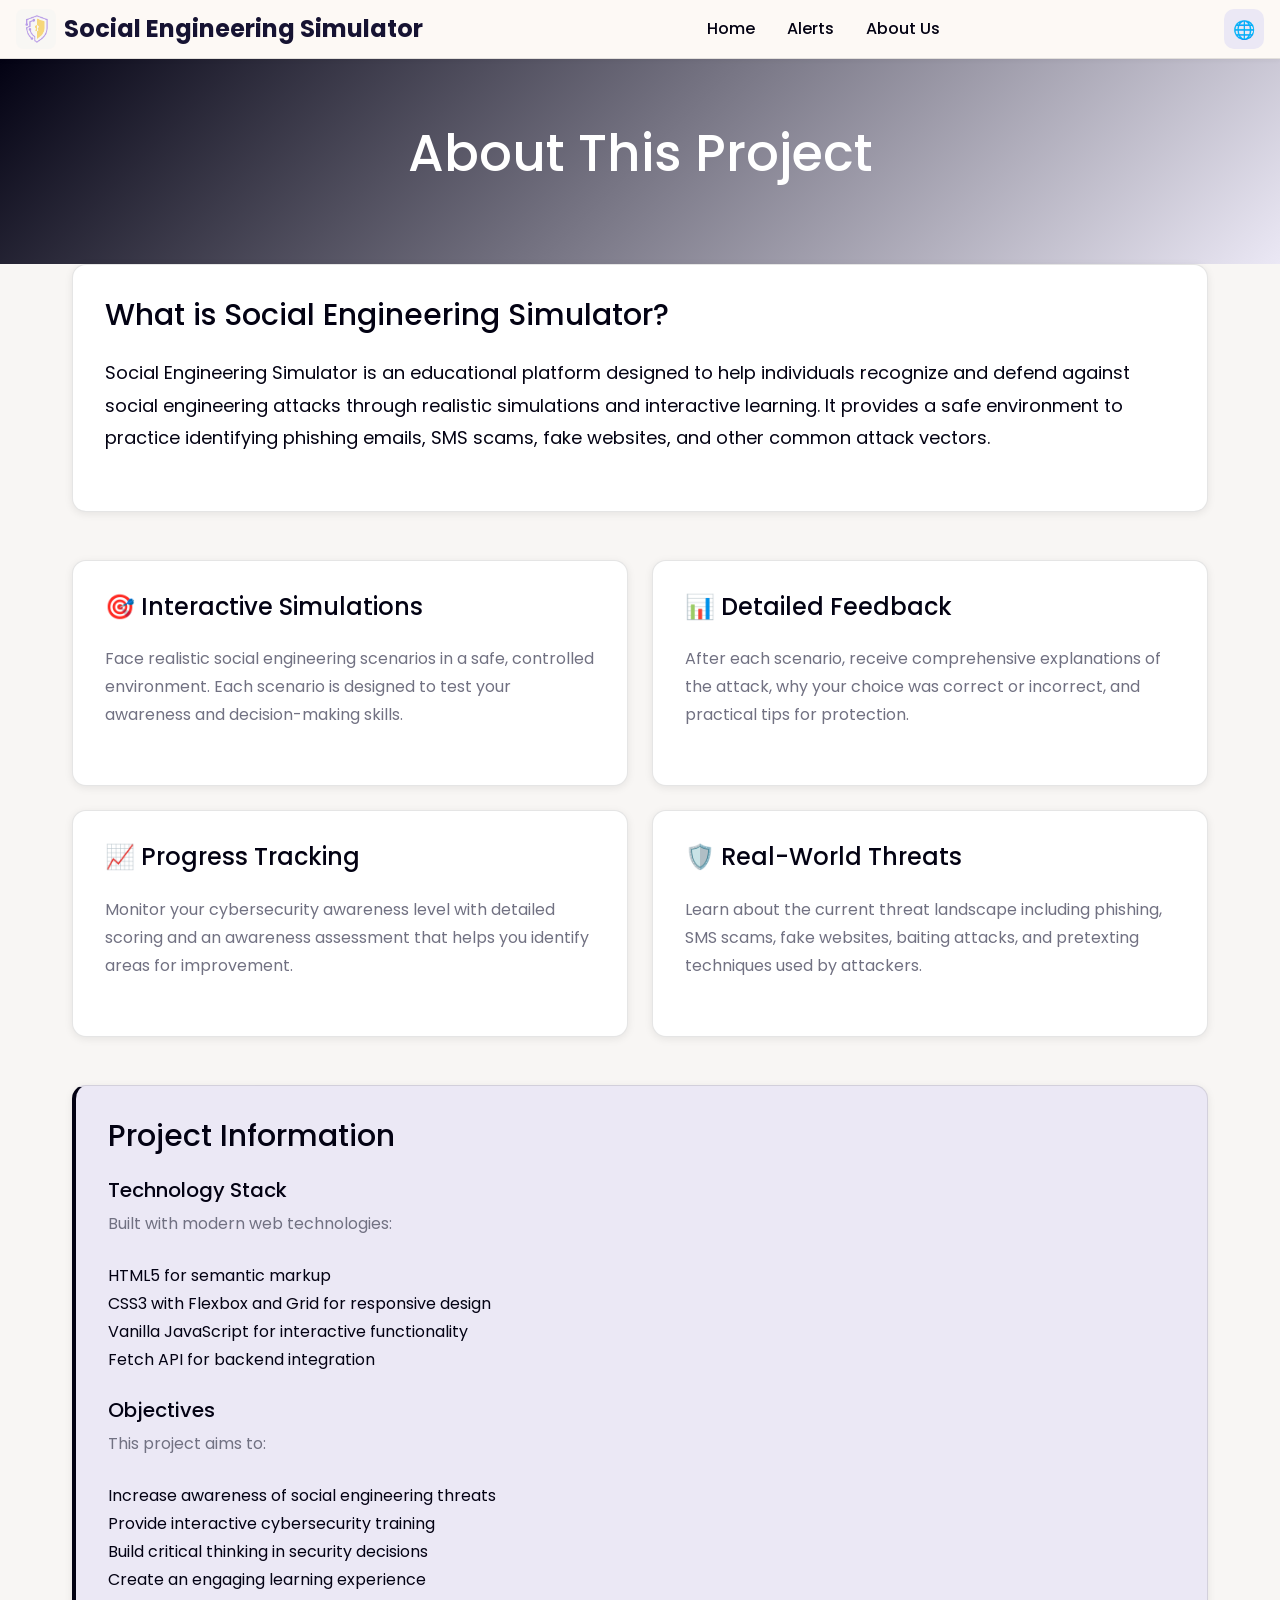
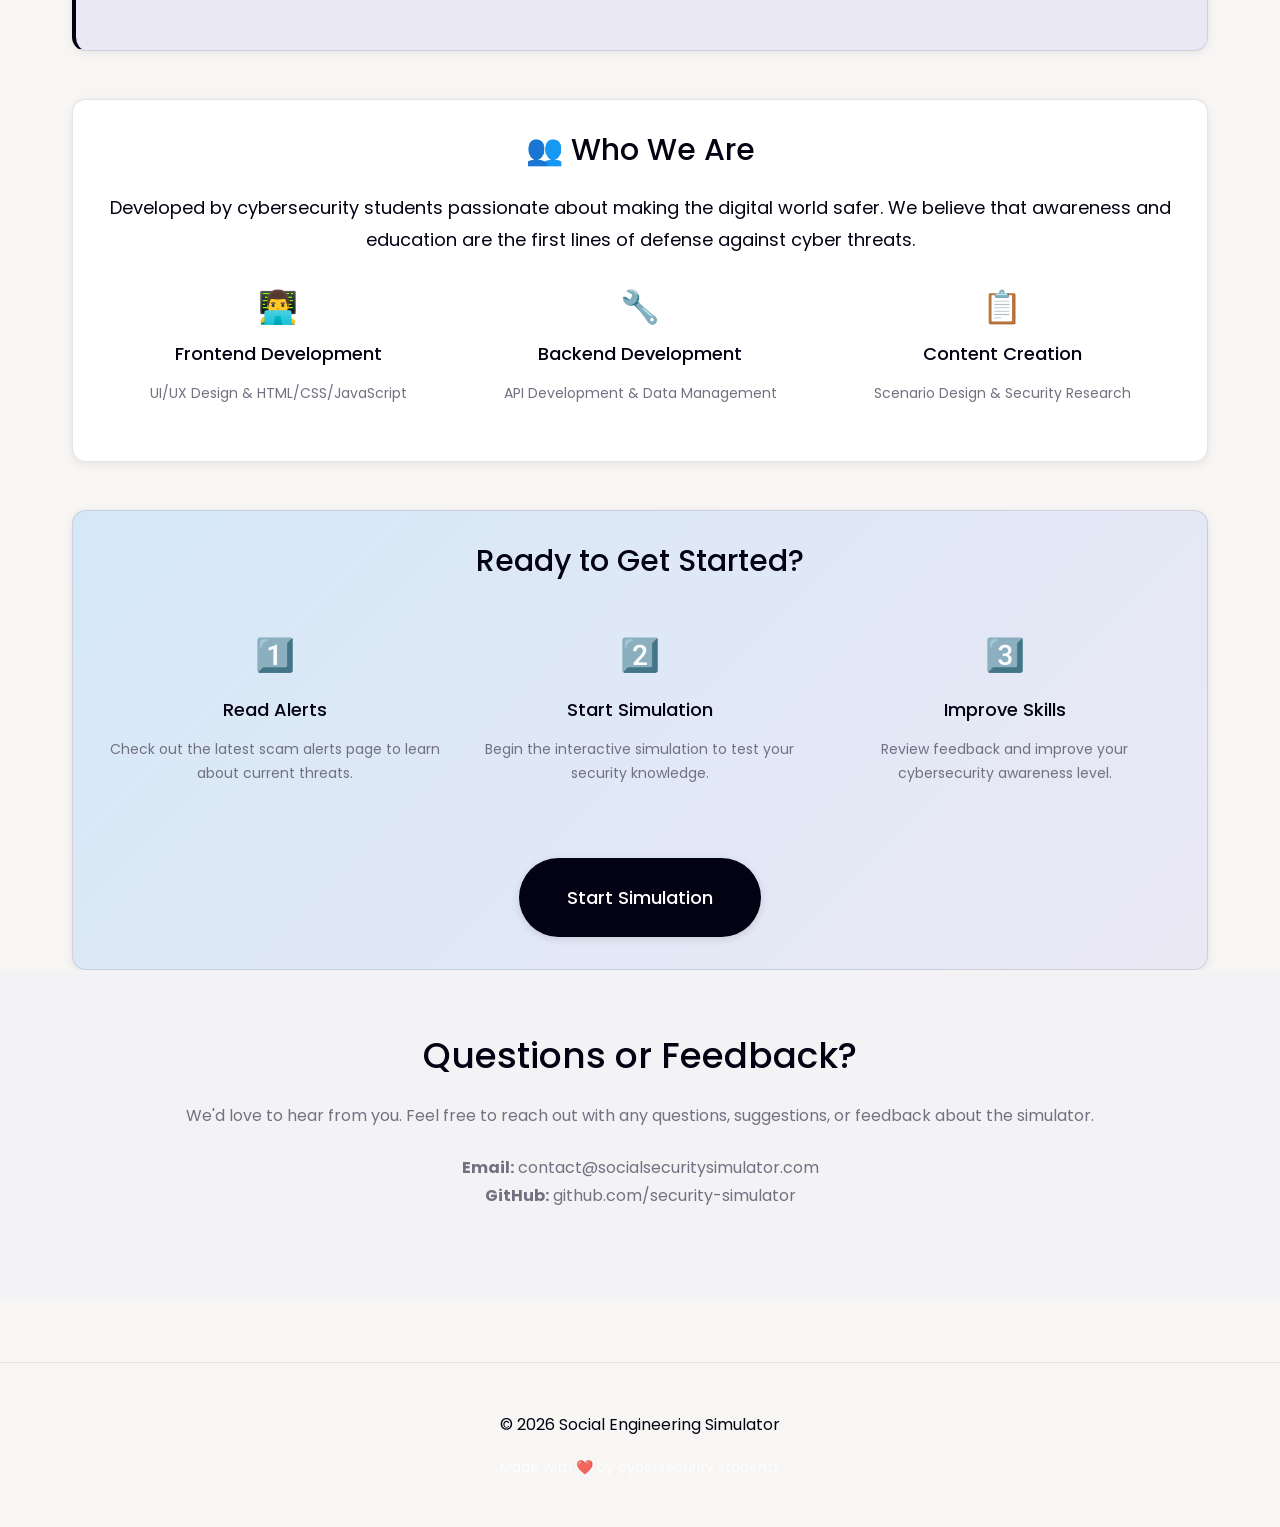
==== commit f82fd777: "Add files via upload" ====
--- a/pages/about.html
+++ b/pages/about.html
@@ -37,8 +37,8 @@
   <!-- About Content -->
   <div class="container py-3xl">
     <div class="card mb-2xl">
-      <h3 class="mb-lg">What is Social Engineering Simulator?</h3>
-      <p style="font-size: var(--fs-lg); color: var(--text-dark); line-height: 1.8;">
+      <h3 class="mb-lg" data-i18n="about.whatIs">What is Social Engineering Simulator?</h3>
+      <p style="font-size: var(--fs-lg); color: var(--text-dark); line-height: 1.8;" data-i18n="about.whatIsText">
         Social Engineering Simulator is an educational platform designed to help individuals recognize and defend against social engineering attacks through realistic simulations and interactive learning. It provides a safe environment to practice identifying phishing emails, SMS scams, fake websites, and other common attack vectors.
       </p>
     </div>
@@ -46,107 +46,107 @@
     <!-- Features Section -->
     <div class="grid grid-2 mb-2xl">
       <div class="card">
-        <h4 class="mb-lg">🎯 Interactive Simulations</h4>
-        <p>Face realistic social engineering scenarios in a safe, controlled environment. Each scenario is designed to test your awareness and decision-making skills.</p>
+        <h4 class="mb-lg" data-i18n="about.interactive">🎯 Interactive Simulations</h4>
+        <p data-i18n="about.interactiveText">Face realistic social engineering scenarios in a safe, controlled environment. Each scenario is designed to test your awareness and decision-making skills.</p>
       </div>
       
       <div class="card">
-        <h4 class="mb-lg">📊 Detailed Feedback</h4>
-        <p>After each scenario, receive comprehensive explanations of the attack, why your choice was correct or incorrect, and practical tips for protection.</p>
+        <h4 class="mb-lg" data-i18n="about.feedback">📊 Detailed Feedback</h4>
+        <p data-i18n="about.feedbackText">After each scenario, receive comprehensive explanations of the attack, why your choice was correct or incorrect, and practical tips for protection.</p>
       </div>
       
       <div class="card">
-        <h4 class="mb-lg">📈 Progress Tracking</h4>
-        <p>Monitor your cybersecurity awareness level with detailed scoring and an awareness assessment that helps you identify areas for improvement.</p>
+        <h4 class="mb-lg" data-i18n="about.progress">📈 Progress Tracking</h4>
+        <p data-i18n="about.progressText">Monitor your cybersecurity awareness level with detailed scoring and an awareness assessment that helps you identify areas for improvement.</p>
       </div>
       
       <div class="card">
-        <h4 class="mb-lg">🛡️ Real-World Threats</h4>
-        <p>Learn about current threat landscape including phishing, SMS scams, fake websites, baiting attacks, and pretexting techniques used by attackers.</p>
+        <h4 class="mb-lg" data-i18n="about.realWorld">🛡️ Real-World Threats</h4>
+        <p data-i18n="about.realWorldText">Learn about current threat landscape including phishing, SMS scams, fake websites, baiting attacks, and pretexting techniques used by attackers.</p>
       </div>
     </div>
 
     <!-- Project Details -->
     <div class="card mb-2xl" style="background: var(--light-purple); border-left: 4px solid var(--primary-color);">
-      <h3 class="mb-lg">Project Information</h3>
+      <h3 class="mb-lg" data-i18n="about.projectInfo">Project Information</h3>
       
       <div class="mb-lg">
-        <h5 style="color: var(--primary-color); margin-bottom: var(--space-sm);">Technology Stack</h5>
-        <p>Built with modern web technologies:</p>
+        <h5 style="color: var(--primary-color); margin-bottom: var(--space-sm);" data-i18n="about.techStack">Technology Stack</h5>
+        <p data-i18n="about.techStackText">Built with modern web technologies:</p>
         <ul style="list-style: none; padding-left: 0;">
-          <li>✓ HTML5 for semantic markup</li>
-          <li>✓ CSS3 with Flexbox and Grid for responsive design</li>
-          <li>✓ Vanilla JavaScript for interactive functionality</li>
-          <li>✓ Fetch API for backend integration</li>
+          <li data-i18n="about.techList1">✓ HTML5 for semantic markup</li>
+          <li data-i18n="about.techList2">✓ CSS3 with Flexbox and Grid for responsive design</li>
+          <li data-i18n="about.techList3">✓ Vanilla JavaScript for interactive functionality</li>
+          <li data-i18n="about.techList4">✓ Fetch API for backend integration</li>
         </ul>
       </div>
       
       <div class="mb-lg">
-        <h5 style="color: var(--primary-color); margin-bottom: var(--space-sm);">Objectives</h5>
-        <p>This project aims to:</p>
+        <h5 style="color: var(--primary-color); margin-bottom: var(--space-sm);" data-i18n="about.objectives">Objectives</h5>
+        <p data-i18n="about.objectivesText">This project aims to:</p>
         <ul style="list-style: none; padding-left: 0;">
-          <li>✓ Increase awareness of social engineering threats</li>
-          <li>✓ Provide interactive cybersecurity training</li>
-          <li>✓ Build critical thinking in security decisions</li>
-          <li>✓ Create an engaging learning experience</li>
+          <li data-i18n="about.objectiveList1">✓ Increase awareness of social engineering threats</li>
+          <li data-i18n="about.objectiveList2">✓ Provide interactive cybersecurity training</li>
+          <li data-i18n="about.objectiveList3">✓ Build critical thinking in security decisions</li>
+          <li data-i18n="about.objectiveList4">✓ Create an engaging learning experience</li>
         </ul>
       </div>
     </div>
 
     <!-- Team Section -->
     <div class="card text-center mb-2xl">
-      <h3 class="mb-lg">👥 Who We Are</h3>
-      <p style="font-size: var(--fs-lg); color: var(--text-dark); margin-bottom: var(--space-lg);">
+      <h3 class="mb-lg" data-i18n="about.team">👥 Who We Are</h3>
+      <p style="font-size: var(--fs-lg); color: var(--text-dark); margin-bottom: var(--space-lg);" data-i18n="about.teamText">
         Developed by cybersecurity students passionate about making the digital world safer. We believe that awareness and education are the first lines of defense against cyber threats.
       </p>
       
       <div class="grid grid-3 mt-lg">
         <div>
           <div style="font-size: 2rem; margin-bottom: var(--space-sm);">👨‍💻</div>
-          <h6>Frontend Development</h6>
-          <p style="color: var(--text-gray); font-size: var(--fs-sm);">UI/UX Design & HTML/CSS/JavaScript</p>
+          <h6 data-i18n="about.frontend">Frontend Development</h6>
+          <p style="color: var(--text-gray); font-size: var(--fs-sm);" data-i18n="about.frontendText">UI/UX Design & HTML/CSS/JavaScript</p>
         </div>
         
         <div>
           <div style="font-size: 2rem; margin-bottom: var(--space-sm);">🔧</div>
-          <h6>Backend Development</h6>
-          <p style="color: var(--text-gray); font-size: var(--fs-sm);">API Development & Data Management</p>
+          <h6 data-i18n="about.backend">Backend Development</h6>
+          <p style="color: var(--text-gray); font-size: var(--fs-sm);" data-i18n="about.backendText">API Development & Data Management</p>
         </div>
         
         <div>
           <div style="font-size: 2rem; margin-bottom: var(--space-sm);">📋</div>
-          <h6>Content Creation</h6>
-          <p style="color: var(--text-gray); font-size: var(--fs-sm);">Scenario Design & Security Research</p>
+          <h6 data-i18n="about.contentCreation">Content Creation</h6>
+          <p style="color: var(--text-gray); font-size: var(--fs-sm);" data-i18n="about.contentCreationText">Scenario Design & Security Research</p>
         </div>
       </div>
     </div>
 
     <!-- Getting Started -->
     <div class="card" style="background: linear-gradient(135deg, var(--light-blue) 0%, var(--light-purple) 100%);">
-      <h3 class="mb-lg text-center">Ready to Get Started?</h3>
+      <h3 class="mb-lg text-center" data-i18n="about.ready">Ready to Get Started?</h3>
       
       <div class="grid grid-3 gap-lg">
         <div class="text-center">
           <div style="font-size: 2rem; margin-bottom: var(--space-md);">1️⃣</div>
-          <h6>Read Alerts</h6>
-          <p style="font-size: var(--fs-sm); color: var(--text-gray);">Check out the latest scam alerts page to learn about current threats.</p>
+          <h6 data-i18n="about.step1">Read Alerts</h6>
+          <p style="font-size: var(--fs-sm); color: var(--text-gray);" data-i18n="about.step1Text">Check out the latest scam alerts page to learn about current threats.</p>
         </div>
         
         <div class="text-center">
           <div style="font-size: 2rem; margin-bottom: var(--space-md);">2️⃣</div>
-          <h6>Start Simulation</h6>
-          <p style="font-size: var(--fs-sm); color: var(--text-gray);">Begin the interactive simulation to test your security knowledge.</p>
+          <h6 data-i18n="about.step2">Start Simulation</h6>
+          <p style="font-size: var(--fs-sm); color: var(--text-gray);" data-i18n="about.step2Text">Begin the interactive simulation to test your security knowledge.</p>
         </div>
         
         <div class="text-center">
           <div style="font-size: 2rem; margin-bottom: var(--space-md);">3️⃣</div>
-          <h6>Improve Skills</h6>
-          <p style="font-size: var(--fs-sm); color: var(--text-gray);">Review feedback and improve your cybersecurity awareness level.</p>
+          <h6 data-i18n="about.step3">Improve Skills</h6>
+          <p style="font-size: var(--fs-sm); color: var(--text-gray);" data-i18n="about.step3Text">Review feedback and improve your cybersecurity awareness level.</p>
         </div>
       </div>
       
       <div class="text-center mt-2xl">
-        <a href="./simulation.html" class="btn btn-primary btn-lg">Start Simulation</a>
+        <a href="./simulation.html" class="btn btn-primary btn-lg" data-i18n="about.step2">Start Simulation</a>
       </div>
     </div>
   </div>
@@ -154,13 +154,13 @@
   <!-- Contact Section -->
   <section style="background: var(--bg-light); padding: var(--space-3xl) var(--space-lg);">
     <div class="container text-center">
-      <h2 class="mb-lg">Questions or Feedback?</h2>
-      <p style="color: var(--text-gray); margin-bottom: var(--space-lg);">
+      <h2 class="mb-lg" data-i18n="about.questions">Questions or Feedback?</h2>
+      <p style="color: var(--text-gray); margin-bottom: var(--space-lg);" data-i18n="about.questionsText">
         We'd love to hear from you. Feel free to reach out with any questions, suggestions, or feedback about the simulator.
       </p>
       <p style="color: var(--text-gray);">
-        <strong>Email:</strong> contact@socialsecuritysimulator.com<br>
-        <strong>GitHub:</strong> github.com/security-simulator
+        <strong data-i18n="about.email">Email:</strong> contact@socialsecuritysimulator.com<br>
+        <strong data-i18n="about.github">GitHub:</strong> github.com/security-simulator
       </p>
     </div>
   </section>
@@ -168,7 +168,7 @@
   <!-- Footer -->
   <footer>
     <p data-i18n="about.copyright">© 2026 Social Engineering Simulator</p>
-    <p style="color: rgba(255,255,255,0.8); font-size: var(--fs-sm); margin-top: var(--space-md);">
+    <p style="color: rgba(255,255,255,0.8); font-size: var(--fs-sm); margin-top: var(--space-md);" data-i18n="about.madeWith">
       Made with ❤️ by cybersecurity students
     </p>
   </footer>
